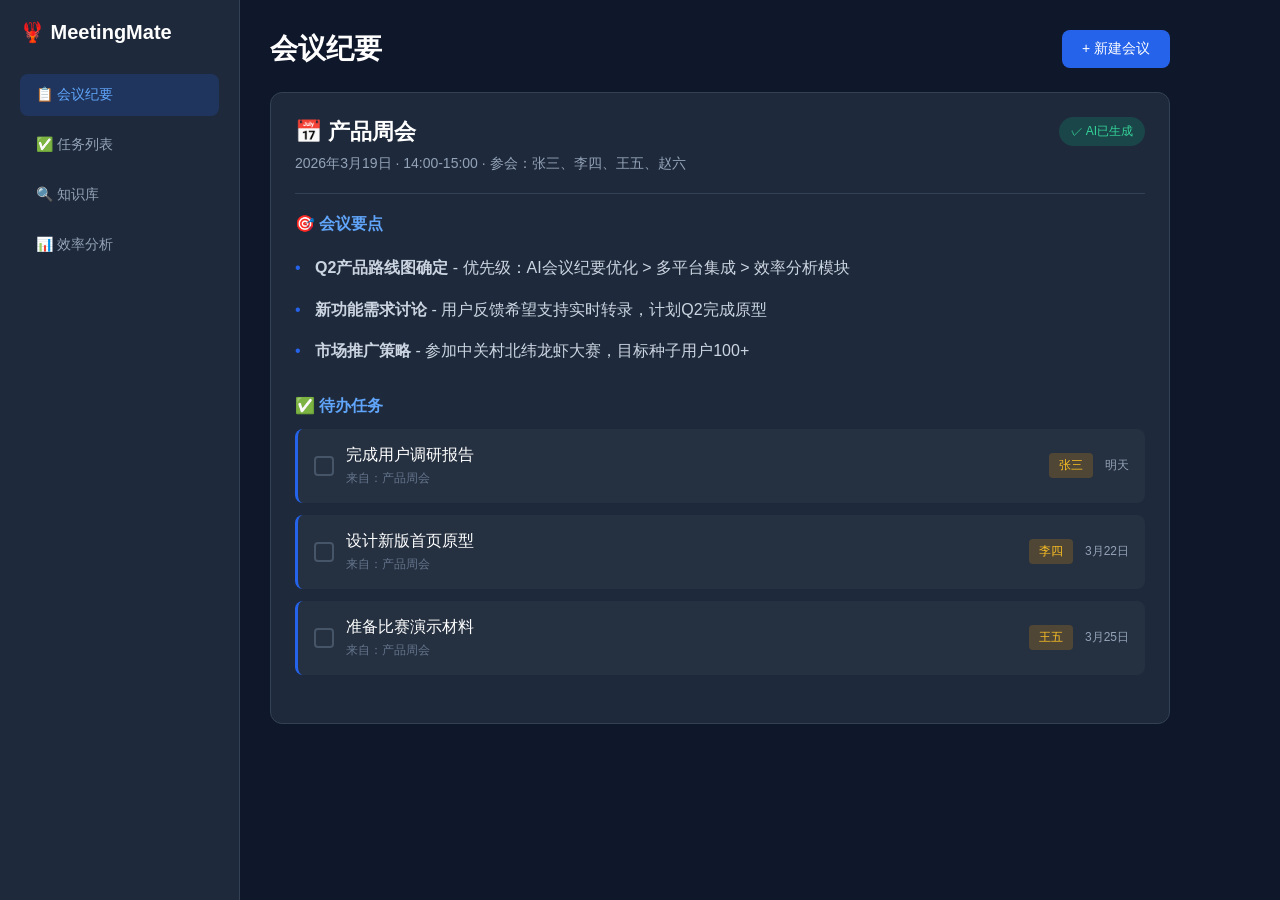
==== static/images/screenshots/01_meeting_notes.html @ 5ed9c5c5 "feat: 嵌入产品界面截图（HTML iframe） - 添加5个产品界面HTML：会议纪要、任务列表、转录、搜索、分析 - 使用iframe嵌入替代静态占位符 - 界面可交互，效果更真实" ====
<!DOCTYPE html>
<html lang="zh-CN">
<head>
    <meta charset="UTF-8">
    <meta name="viewport" content="width=device-width, initial-scale=1.0">
    <title>MeetingMate AI - 会议纪要</title>
    <style>
        * { margin: 0; padding: 0; box-sizing: border-box; }
        body {
            font-family: -apple-system, BlinkMacSystemFont, 'Segoe UI', Roboto, sans-serif;
            background: #0f172a;
            color: #e2e8f0;
            min-height: 100vh;
            width: 1200px;
            height: 800px;
            overflow: hidden;
        }
        .app {
            display: flex;
            height: 100%;
        }
        .sidebar {
            width: 240px;
            background: #1e293b;
            border-right: 1px solid #334155;
            padding: 20px;
        }
        .logo {
            display: flex;
            align-items: center;
            gap: 10px;
            font-size: 20px;
            font-weight: 700;
            margin-bottom: 30px;
            color: #fff;
        }
        .nav-item {
            display: flex;
            align-items: center;
            gap: 12px;
            padding: 12px 16px;
            border-radius: 8px;
            margin-bottom: 8px;
            color: #94a3b8;
            font-size: 14px;
        }
        .nav-item.active {
            background: rgba(37, 99, 235, 0.2);
            color: #60a5fa;
        }
        .main {
            flex: 1;
            padding: 30px;
            overflow: hidden;
        }
        .header {
            display: flex;
            justify-content: space-between;
            align-items: center;
            margin-bottom: 24px;
        }
        .header h1 { font-size: 28px; color: #fff; }
        .btn {
            padding: 10px 20px;
            background: #2563eb;
            color: #fff;
            border: none;
            border-radius: 8px;
            font-size: 14px;
            cursor: pointer;
        }
        .meeting-card {
            background: #1e293b;
            border: 1px solid #334155;
            border-radius: 12px;
            padding: 24px;
        }
        .meeting-header {
            display: flex;
            justify-content: space-between;
            align-items: start;
            margin-bottom: 20px;
            padding-bottom: 20px;
            border-bottom: 1px solid #334155;
        }
        .meeting-title h2 {
            font-size: 22px;
            color: #fff;
            margin-bottom: 8px;
        }
        .meeting-meta {
            color: #94a3b8;
            font-size: 14px;
        }
        .meeting-badge {
            background: rgba(16, 185, 129, 0.2);
            color: #34d399;
            padding: 6px 12px;
            border-radius: 20px;
            font-size: 12px;
        }
        .section { margin-bottom: 24px; }
        .section h3 {
            font-size: 16px;
            color: #60a5fa;
            margin-bottom: 12px;
        }
        .section ul {
            list-style: none;
            padding-left: 0;
        }
        .section li {
            padding: 8px 0;
            padding-left: 20px;
            position: relative;
            color: #cbd5e1;
            line-height: 1.6;
        }
        .section li::before {
            content: '•';
            position: absolute;
            left: 0;
            color: #2563eb;
        }
        .task-list {
            display: flex;
            flex-direction: column;
            gap: 12px;
        }
        .task-item {
            display: flex;
            align-items: center;
            gap: 12px;
            padding: 16px;
            background: rgba(255,255,255,0.03);
            border-radius: 8px;
            border-left: 3px solid #2563eb;
        }
        .task-checkbox {
            width: 20px;
            height: 20px;
            border: 2px solid #475569;
            border-radius: 4px;
        }
        .task-content { flex: 1; }
        .task-title { color: #fff; margin-bottom: 4px; }
        .task-meta { color: #64748b; font-size: 12px; }
        .task-assignee {
            background: rgba(245, 158, 11, 0.2);
            color: #fbbf24;
            padding: 4px 10px;
            border-radius: 4px;
            font-size: 12px;
        }
        .task-deadline {
            color: #94a3b8;
            font-size: 12px;
        }
    </style>
</head>
<body>
    <div class="app">
        <aside class="sidebar">
            <div class="logo">🦞 MeetingMate</div>
            <nav>
                <div class="nav-item active">📋 会议纪要</div>
                <div class="nav-item">✅ 任务列表</div>
                <div class="nav-item">🔍 知识库</div>
                <div class="nav-item">📊 效率分析</div>
            </nav>
        </aside>
        <main class="main">
            <div class="header">
                <h1>会议纪要</h1>
                <button class="btn">+ 新建会议</button>
            </div>
            
            <div class="meeting-card">
                <div class="meeting-header">
                    <div class="meeting-title">
                        <h2>📅 产品周会</h2>
                        <div class="meeting-meta">2026年3月19日 · 14:00-15:00 · 参会：张三、李四、王五、赵六</div>
                    </div>
                    <span class="meeting-badge">✓ AI已生成</span>
                </div>
                
                <div class="section">
                    <h3>🎯 会议要点</h3>
                    <ul>
                        <li><strong>Q2产品路线图确定</strong> - 优先级：AI会议纪要优化 > 多平台集成 > 效率分析模块</li>
                        <li><strong>新功能需求讨论</strong> - 用户反馈希望支持实时转录，计划Q2完成原型</li>
                        <li><strong>市场推广策略</strong> - 参加中关村北纬龙虾大赛，目标种子用户100+</li>
                    </ul>
                </div>
                
                <div class="section">
                    <h3>✅ 待办任务</h3>
                    <div class="task-list">
                        <div class="task-item">
                            <div class="task-checkbox"></div>
                            <div class="task-content">
                                <div class="task-title">完成用户调研报告</div>
                                <div class="task-meta">来自：产品周会</div>
                            </div>
                            <span class="task-assignee">张三</span>
                            <span class="task-deadline">明天</span>
                        </div>
                        <div class="task-item">
                            <div class="task-checkbox"></div>
                            <div class="task-content">
                                <div class="task-title">设计新版首页原型</div>
                                <div class="task-meta">来自：产品周会</div>
                            </div>
                            <span class="task-assignee">李四</span>
                            <span class="task-deadline">3月22日</span>
                        </div>
                        <div class="task-item">
                            <div class="task-checkbox"></div>
                            <div class="task-content">
                                <div class="task-title">准备比赛演示材料</div>
                                <div class="task-meta">来自：产品周会</div>
                            </div>
                            <span class="task-assignee">王五</span>
                            <span class="task-deadline">3月25日</span>
                        </div>
                    </div>
                </div>
            </div>
        </main>
    </div>
</body>
</html>
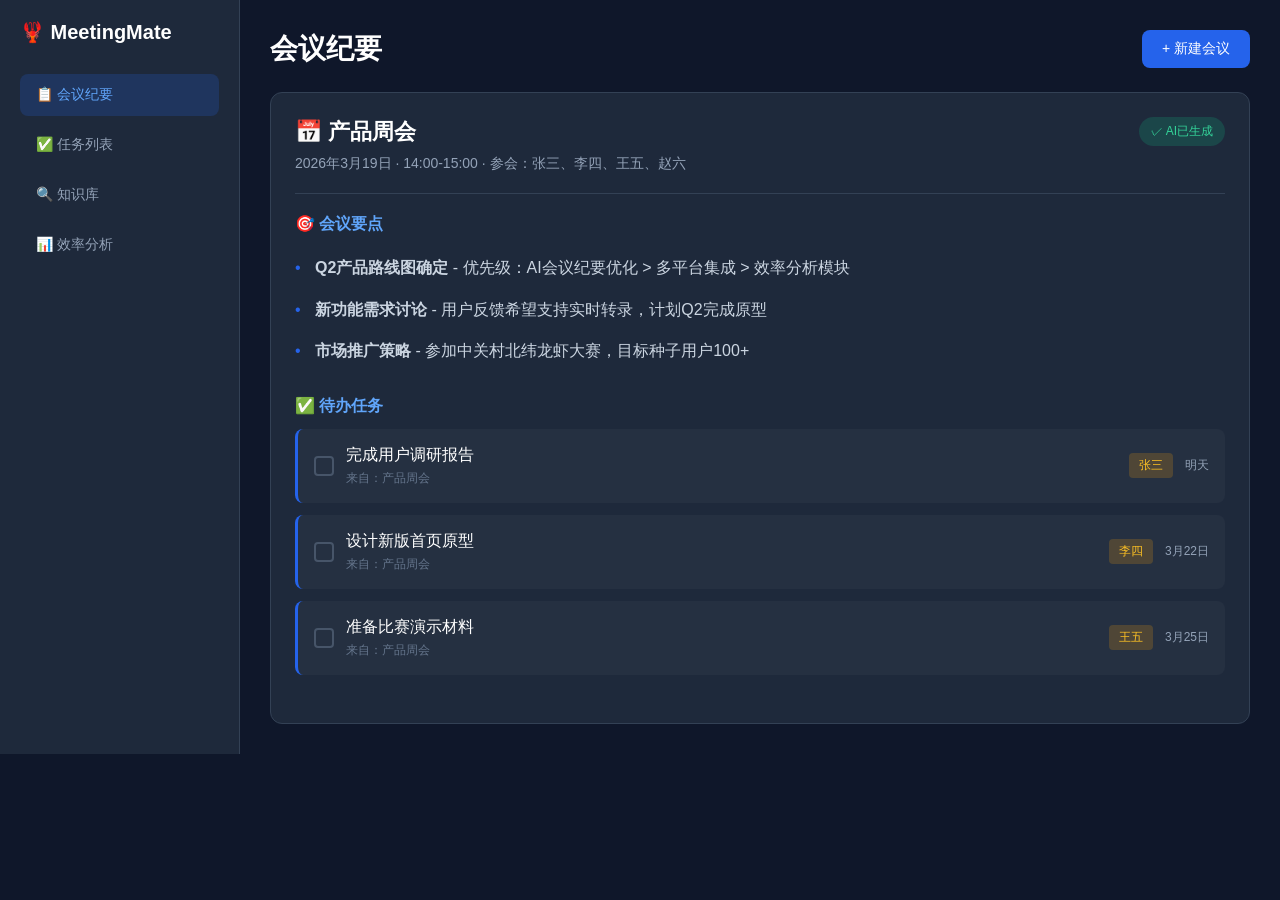
==== commit d22d171f: "fix: 修复截图交互问题，补全提醒功能 - 移除HTML截图的固定尺寸限制，支持滚动 - 调整所有iframe高度为500px，内容完整显示 - 添加自动提醒跟踪界面（06_reminder.htm" ====
--- a/static/images/screenshots/01_meeting_notes.html
+++ b/static/images/screenshots/01_meeting_notes.html
@@ -11,9 +11,7 @@
             background: #0f172a;
             color: #e2e8f0;
             min-height: 100vh;
-            width: 1200px;
-            height: 800px;
-            overflow: hidden;
+            overflow: auto;
         }
         .app {
             display: flex;
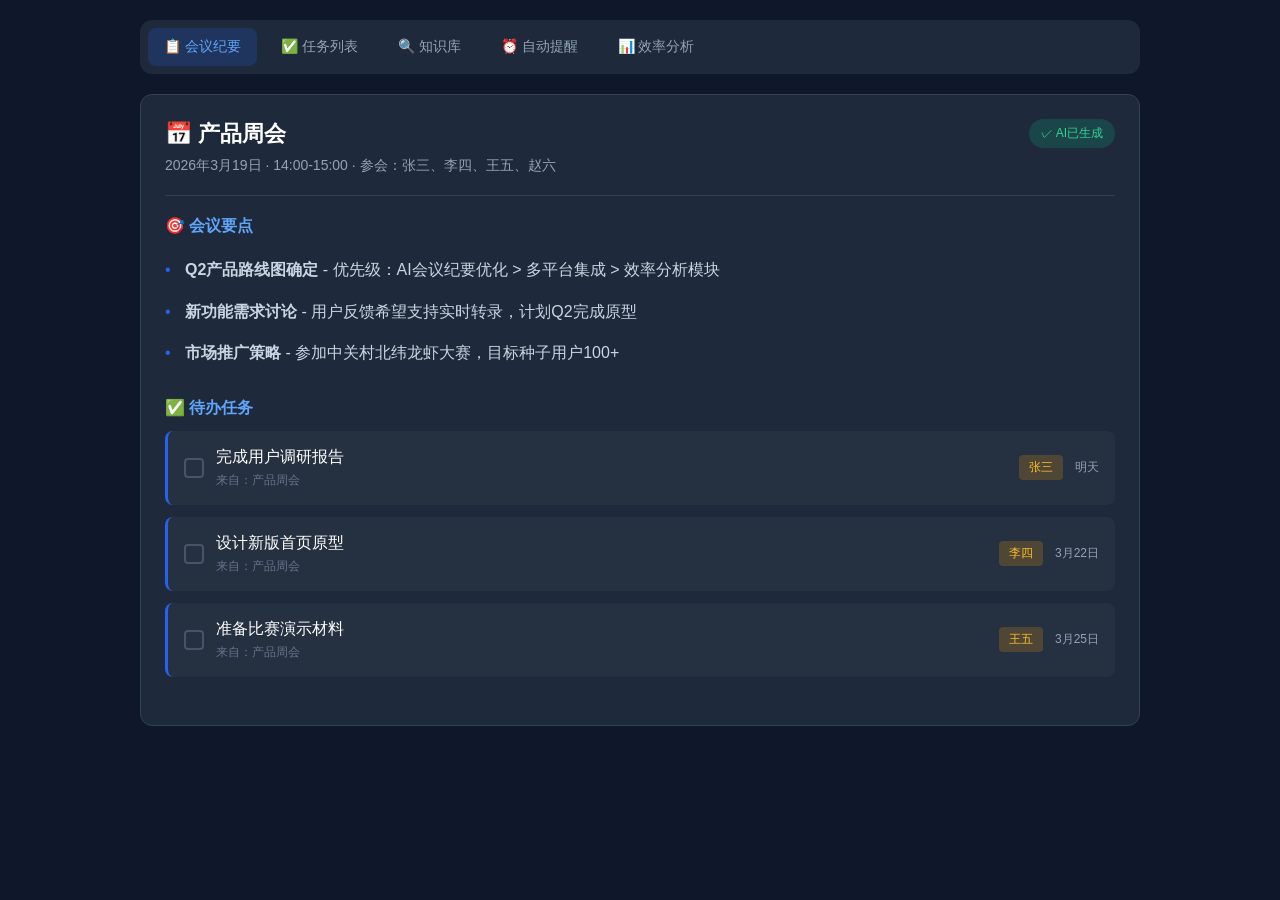
==== commit 7ef81d13: "fix: 重写所有截图HTML，采用顶部导航布局 - 所有截图改为顶部水平导航（包含5个导航项） - 移除左侧边栏，内容区域更宽 - 解决挤压问题，内容完整显示 - 移除iframe缩放，正常显示" ====
--- a/static/images/screenshots/01_meeting_notes.html
+++ b/static/images/screenshots/01_meeting_notes.html
@@ -12,60 +12,31 @@
             color: #e2e8f0;
             min-height: 100vh;
             overflow: auto;
+            padding: 20px;
         }
         .app {
+            max-width: 1000px;
+            margin: 0 auto;
+        }
+        .top-nav {
             display: flex;
-            height: 100%;
-        }
-        .sidebar {
-            width: 240px;
+            gap: 8px;
+            margin-bottom: 20px;
+            padding: 8px;
             background: #1e293b;
-            border-right: 1px solid #334155;
-            padding: 20px;
-        }
-        .logo {
-            display: flex;
-            align-items: center;
-            gap: 10px;
-            font-size: 20px;
-            font-weight: 700;
-            margin-bottom: 30px;
-            color: #fff;
+            border-radius: 12px;
+            overflow-x: auto;
         }
         .nav-item {
-            display: flex;
-            align-items: center;
-            gap: 12px;
-            padding: 12px 16px;
+            padding: 10px 16px;
             border-radius: 8px;
-            margin-bottom: 8px;
             color: #94a3b8;
             font-size: 14px;
+            white-space: nowrap;
         }
         .nav-item.active {
             background: rgba(37, 99, 235, 0.2);
             color: #60a5fa;
-        }
-        .main {
-            flex: 1;
-            padding: 30px;
-            overflow: hidden;
-        }
-        .header {
-            display: flex;
-            justify-content: space-between;
-            align-items: center;
-            margin-bottom: 24px;
-        }
-        .header h1 { font-size: 28px; color: #fff; }
-        .btn {
-            padding: 10px 20px;
-            background: #2563eb;
-            color: #fff;
-            border: none;
-            border-radius: 8px;
-            font-size: 14px;
-            cursor: pointer;
         }
         .meeting-card {
             background: #1e293b;
@@ -158,73 +129,65 @@
 </head>
 <body>
     <div class="app">
-        <aside class="sidebar">
-            <div class="logo">🦞 MeetingMate</div>
-            <nav>
-                <div class="nav-item active">📋 会议纪要</div>
-                <div class="nav-item">✅ 任务列表</div>
-                <div class="nav-item">🔍 知识库</div>
-                <div class="nav-item">📊 效率分析</div>
-            </nav>
-        </aside>
-        <main class="main">
-            <div class="header">
-                <h1>会议纪要</h1>
-                <button class="btn">+ 新建会议</button>
+        <div class="top-nav">
+            <div class="nav-item active">📋 会议纪要</div>
+            <div class="nav-item">✅ 任务列表</div>
+            <div class="nav-item">🔍 知识库</div>
+            <div class="nav-item">⏰ 自动提醒</div>
+            <div class="nav-item">📊 效率分析</div>
+        </div>
+        
+        <div class="meeting-card">
+            <div class="meeting-header">
+                <div class="meeting-title">
+                    <h2>📅 产品周会</h2>
+                    <div class="meeting-meta">2026年3月19日 · 14:00-15:00 · 参会：张三、李四、王五、赵六</div>
+                </div>
+                <span class="meeting-badge">✓ AI已生成</span>
             </div>
             
-            <div class="meeting-card">
-                <div class="meeting-header">
-                    <div class="meeting-title">
-                        <h2>📅 产品周会</h2>
-                        <div class="meeting-meta">2026年3月19日 · 14:00-15:00 · 参会：张三、李四、王五、赵六</div>
+            <div class="section">
+                <h3>🎯 会议要点</h3>
+                <ul>
+                    <li><strong>Q2产品路线图确定</strong> - 优先级：AI会议纪要优化 &gt; 多平台集成 &gt; 效率分析模块</li>
+                    <li><strong>新功能需求讨论</strong> - 用户反馈希望支持实时转录，计划Q2完成原型</li>
+                    <li><strong>市场推广策略</strong> - 参加中关村北纬龙虾大赛，目标种子用户100+</li>
+                </ul>
+            </div>
+            
+            <div class="section">
+                <h3>✅ 待办任务</h3>
+                <div class="task-list">
+                    <div class="task-item">
+                        <div class="task-checkbox"></div>
+                        <div class="task-content">
+                            <div class="task-title">完成用户调研报告</div>
+                            <div class="task-meta">来自：产品周会</div>
+                        </div>
+                        <span class="task-assignee">张三</span>
+                        <span class="task-deadline">明天</span>
                     </div>
-                    <span class="meeting-badge">✓ AI已生成</span>
-                </div>
-                
-                <div class="section">
-                    <h3>🎯 会议要点</h3>
-                    <ul>
-                        <li><strong>Q2产品路线图确定</strong> - 优先级：AI会议纪要优化 > 多平台集成 > 效率分析模块</li>
-                        <li><strong>新功能需求讨论</strong> - 用户反馈希望支持实时转录，计划Q2完成原型</li>
-                        <li><strong>市场推广策略</strong> - 参加中关村北纬龙虾大赛，目标种子用户100+</li>
-                    </ul>
-                </div>
-                
-                <div class="section">
-                    <h3>✅ 待办任务</h3>
-                    <div class="task-list">
-                        <div class="task-item">
-                            <div class="task-checkbox"></div>
-                            <div class="task-content">
-                                <div class="task-title">完成用户调研报告</div>
-                                <div class="task-meta">来自：产品周会</div>
-                            </div>
-                            <span class="task-assignee">张三</span>
-                            <span class="task-deadline">明天</span>
+                    <div class="task-item">
+                        <div class="task-checkbox"></div>
+                        <div class="task-content">
+                            <div class="task-title">设计新版首页原型</div>
+                            <div class="task-meta">来自：产品周会</div>
                         </div>
-                        <div class="task-item">
-                            <div class="task-checkbox"></div>
-                            <div class="task-content">
-                                <div class="task-title">设计新版首页原型</div>
-                                <div class="task-meta">来自：产品周会</div>
-                            </div>
-                            <span class="task-assignee">李四</span>
-                            <span class="task-deadline">3月22日</span>
+                        <span class="task-assignee">李四</span>
+                        <span class="task-deadline">3月22日</span>
+                    </div>
+                    <div class="task-item">
+                        <div class="task-checkbox"></div>
+                        <div class="task-content">
+                            <div class="task-title">准备比赛演示材料</div>
+                            <div class="task-meta">来自：产品周会</div>
                         </div>
-                        <div class="task-item">
-                            <div class="task-checkbox"></div>
-                            <div class="task-content">
-                                <div class="task-title">准备比赛演示材料</div>
-                                <div class="task-meta">来自：产品周会</div>
-                            </div>
-                            <span class="task-assignee">王五</span>
-                            <span class="task-deadline">3月25日</span>
-                        </div>
+                        <span class="task-assignee">王五</span>
+                        <span class="task-deadline">3月25日</span>
                     </div>
                 </div>
             </div>
-        </main>
+        </div>
     </div>
 </body>
 </html>
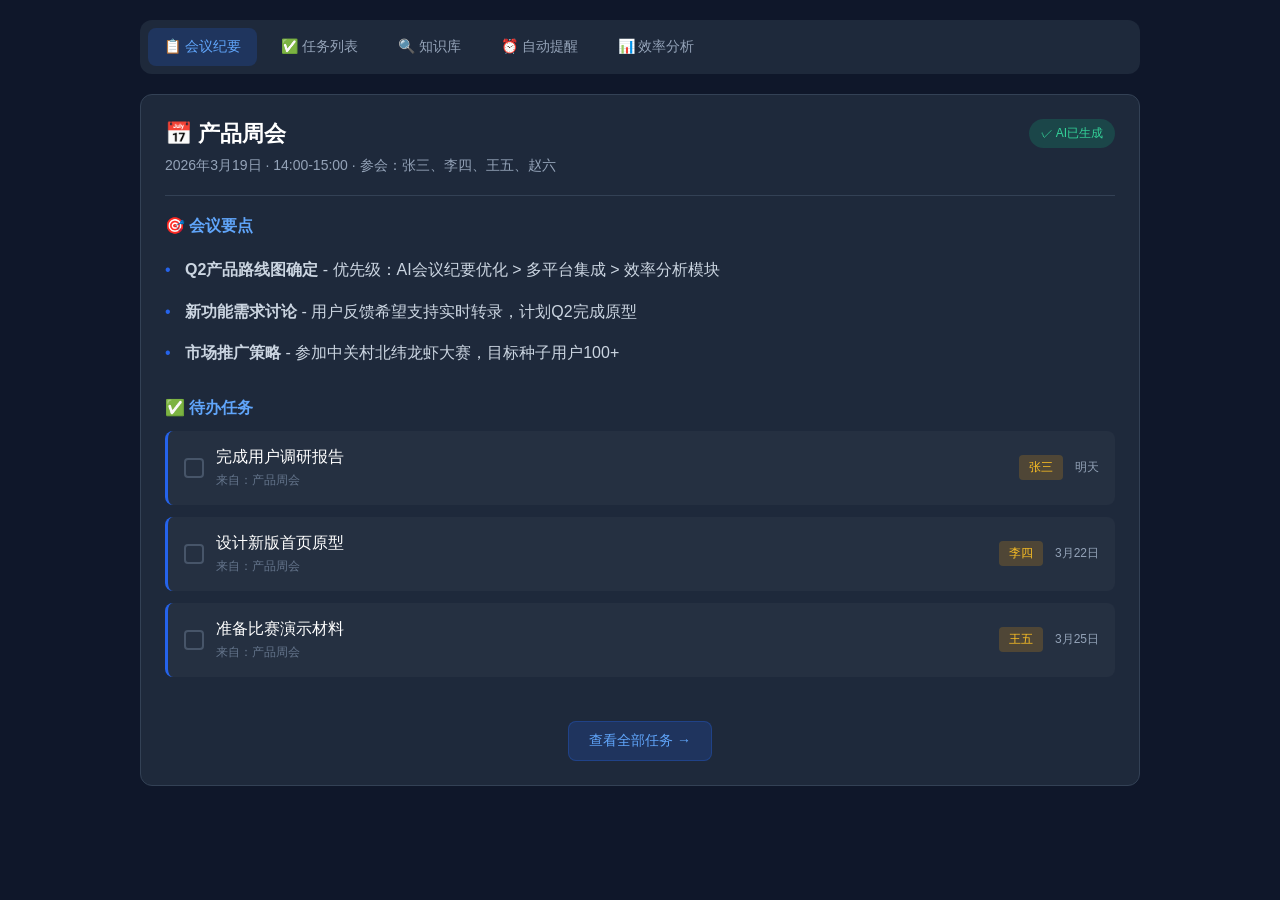
==== commit 49506378: "feat: 首页产品预览添加点击切换功能 - 导航栏5个功能全部可点击 - 点击后切换显示对应功能界面 - 整合所有5个功能的展示在一个HTML中 - 无需跳转，单页内切换体验流畅" ====
--- a/static/images/screenshots/01_meeting_notes.html
+++ b/static/images/screenshots/01_meeting_notes.html
@@ -3,7 +3,7 @@
 <head>
     <meta charset="UTF-8">
     <meta name="viewport" content="width=device-width, initial-scale=1.0">
-    <title>MeetingMate AI - 会议纪要</title>
+    <title>MeetingMate AI - 产品演示</title>
     <style>
         * { margin: 0; padding: 0; box-sizing: border-box; }
         body {
@@ -33,17 +33,27 @@
             color: #94a3b8;
             font-size: 14px;
             white-space: nowrap;
+            cursor: pointer;
+            transition: all 0.2s;
+            user-select: none;
+        }
+        .nav-item:hover {
+            background: rgba(255,255,255,0.05);
+            color: #fff;
         }
         .nav-item.active {
             background: rgba(37, 99, 235, 0.2);
             color: #60a5fa;
         }
-        .meeting-card {
+        .content-area {
             background: #1e293b;
             border: 1px solid #334155;
             border-radius: 12px;
             padding: 24px;
-        }
+            min-height: 400px;
+        }
+        
+        /* 会议纪要样式 */
         .meeting-header {
             display: flex;
             justify-content: space-between;
@@ -125,69 +135,658 @@
             color: #94a3b8;
             font-size: 12px;
         }
+        
+        /* 任务列表样式 */
+        .filter-bar {
+            display: flex;
+            gap: 8px;
+            margin-bottom: 20px;
+        }
+        .filter-btn {
+            padding: 8px 16px;
+            border-radius: 20px;
+            border: 1px solid #334155;
+            background: transparent;
+            color: #94a3b8;
+            font-size: 13px;
+        }
+        .filter-btn.active {
+            background: #2563eb;
+            color: #fff;
+            border-color: #2563eb;
+        }
+        .stats-row {
+            display: grid;
+            grid-template-columns: repeat(4, 1fr);
+            gap: 16px;
+            margin-bottom: 20px;
+        }
+        .stat-card {
+            background: rgba(255,255,255,0.03);
+            border-radius: 12px;
+            padding: 16px;
+            text-align: center;
+        }
+        .stat-value {
+            font-size: 28px;
+            font-weight: 700;
+            color: #fff;
+            margin-bottom: 4px;
+        }
+        .stat-label {
+            color: #64748b;
+            font-size: 13px;
+        }
+        .task-table-header {
+            display: grid;
+            grid-template-columns: 40px 2fr 100px 100px 80px 80px;
+            gap: 12px;
+            padding: 14px 16px;
+            background: rgba(255,255,255,0.02);
+            border-bottom: 1px solid #334155;
+            color: #64748b;
+            font-size: 12px;
+        }
+        .task-row {
+            display: grid;
+            grid-template-columns: 40px 2fr 100px 100px 80px 80px;
+            gap: 12px;
+            padding: 14px 16px;
+            border-bottom: 1px solid #334155;
+            align-items: center;
+        }
+        .avatar {
+            width: 24px;
+            height: 24px;
+            border-radius: 50%;
+            background: linear-gradient(135deg, #2563eb, #7c3aed);
+            display: flex;
+            align-items: center;
+            justify-content: center;
+            font-size: 11px;
+            color: #fff;
+        }
+        .priority-high {
+            background: rgba(239, 68, 68, 0.2);
+            color: #f87171;
+            padding: 3px 8px;
+            border-radius: 4px;
+            font-size: 11px;
+        }
+        .status {
+            background: rgba(37, 99, 235, 0.2);
+            color: #60a5fa;
+            padding: 3px 8px;
+            border-radius: 4px;
+            font-size: 11px;
+        }
+        
+        /* 转录样式 */
+        .waveform {
+            height: 70px;
+            background: linear-gradient(90deg, #2563eb, #3b82f6, #60a5fa, #3b82f6, #2563eb);
+            border-radius: 4px;
+            margin: 16px 0;
+        }
+        .transcript-item {
+            display: flex;
+            gap: 12px;
+            padding: 10px;
+            border-radius: 8px;
+        }
+        .timestamp {
+            color: #64748b;
+            font-size: 12px;
+            min-width: 50px;
+        }
+        .speaker {
+            color: #60a5fa;
+            font-weight: 500;
+            min-width: 50px;
+            font-size: 14px;
+        }
+        .highlight {
+            background: rgba(245, 158, 11, 0.2);
+            color: #fbbf24;
+            padding: 2px 6px;
+            border-radius: 4px;
+        }
+        
+        /* 知识库样式 */
+        .search-box {
+            display: flex;
+            gap: 12px;
+            margin-bottom: 16px;
+        }
+        .search-input {
+            flex: 1;
+            padding: 12px 16px;
+            background: rgba(255,255,255,0.05);
+            border: 1px solid #334155;
+            border-radius: 8px;
+            color: #fff;
+            font-size: 15px;
+        }
+        .search-btn {
+            padding: 12px 24px;
+            background: #2563eb;
+            color: #fff;
+            border: none;
+            border-radius: 8px;
+            font-size: 15px;
+        }
+        .search-tags {
+            display: flex;
+            gap: 8px;
+            margin-bottom: 20px;
+        }
+        .search-tag {
+            padding: 6px 12px;
+            background: rgba(37, 99, 235, 0.1);
+            border: 1px solid rgba(37, 99, 235, 0.3);
+            border-radius: 20px;
+            font-size: 12px;
+            color: #60a5fa;
+        }
+        .tag {
+            padding: 3px 8px;
+            background: rgba(16, 185, 129, 0.1);
+            color: #34d399;
+            border-radius: 4px;
+            font-size: 11px;
+        }
+        .tag.decision {
+            background: rgba(245, 158, 11, 0.1);
+            color: #fbbf24;
+        }
+        
+        /* 效率分析样式 */
+        .bar-chart {
+            display: flex;
+            align-items: end;
+            gap: 20px;
+            height: 140px;
+            padding: 10px 0;
+        }
+        .bar-item {
+            flex: 1;
+            display: flex;
+            flex-direction: column;
+            align-items: center;
+            gap: 8px;
+        }
+        .bar {
+            width: 50px;
+            background: linear-gradient(180deg, #3b82f6, #2563eb);
+            border-radius: 6px 6px 0 0;
+        }
+        .pie-chart {
+            width: 120px;
+            height: 120px;
+            border-radius: 50%;
+            background: conic-gradient(#3b82f6 0deg 150deg, #8b5cf6 150deg 270deg, #10b981 270deg 360deg);
+            margin: 0 auto 16px;
+            position: relative;
+        }
+        .pie-center {
+            position: absolute;
+            top: 50%;
+            left: 50%;
+            transform: translate(-50%, -50%);
+            width: 70px;
+            height: 70px;
+            background: #1e293b;
+            border-radius: 50%;
+            display: flex;
+            align-items: center;
+            justify-content: center;
+            font-size: 20px;
+            font-weight: 700;
+            color: #fff;
+        }
+        
+        /* 自动提醒样式 */
+        .channel-icon {
+            width: 44px;
+            height: 44px;
+            border-radius: 10px;
+            background: linear-gradient(135deg, #2563eb, #7c3aed);
+            display: flex;
+            align-items: center;
+            justify-content: center;
+            font-size: 20px;
+        }
+        .reminder-item {
+            display: flex;
+            align-items: center;
+            gap: 12px;
+            padding: 12px;
+            background: rgba(255,255,255,0.03);
+            border-radius: 8px;
+            border-left: 3px solid #2563eb;
+            margin-bottom: 10px;
+        }
+        .reminder-time {
+            width: 60px;
+            color: #60a5fa;
+            font-weight: 600;
+            font-size: 13px;
+        }
+        .reminder-target {
+            padding: 3px 8px;
+            background: rgba(245, 158, 11, 0.2);
+            color: #fbbf24;
+            border-radius: 4px;
+            font-size: 11px;
+        }
+        .channel-status {
+            padding: 5px 10px;
+            background: rgba(16, 185, 129, 0.2);
+            color: #34d399;
+            border-radius: 20px;
+            font-size: 11px;
+        }
+        
+        .view-all-btn {
+            display: inline-block;
+            margin-top: 20px;
+            padding: 10px 20px;
+            background: rgba(37, 99, 235, 0.2);
+            color: #60a5fa;
+            border-radius: 8px;
+            text-decoration: none;
+            font-size: 14px;
+            cursor: pointer;
+            border: 1px solid rgba(37, 99, 235, 0.3);
+        }
+        .view-all-btn:hover {
+            background: rgba(37, 99, 235, 0.3);
+        }
     </style>
 </head>
 <body>
     <div class="app">
         <div class="top-nav">
-            <div class="nav-item active">📋 会议纪要</div>
-            <div class="nav-item">✅ 任务列表</div>
-            <div class="nav-item">🔍 知识库</div>
-            <div class="nav-item">⏰ 自动提醒</div>
-            <div class="nav-item">📊 效率分析</div>
+            <div class="nav-item active" onclick="showView('notes')">📋 会议纪要</div>
+            <div class="nav-item" onclick="showView('tasks')">✅ 任务列表</div>
+            <div class="nav-item" onclick="showView('search')">🔍 知识库</div>
+            <div class="nav-item" onclick="showView('reminder')">⏰ 自动提醒</div>
+            <div class="nav-item" onclick="showView('analytics')">📊 效率分析</div>
         </div>
         
-        <div class="meeting-card">
-            <div class="meeting-header">
-                <div class="meeting-title">
-                    <h2>📅 产品周会</h2>
-                    <div class="meeting-meta">2026年3月19日 · 14:00-15:00 · 参会：张三、李四、王五、赵六</div>
-                </div>
-                <span class="meeting-badge">✓ AI已生成</span>
+        <div class="content-area" id="contentArea">
+            <!-- 会议纪要 -->
+            <div id="view-notes">
+                <div class="meeting-header">
+                    <div class="meeting-title">
+                        <h2>📅 产品周会</h2>
+                        <div class="meeting-meta">2026年3月19日 · 14:00-15:00 · 参会：张三、李四、王五、赵六</div>
+                    </div>
+                    <span class="meeting-badge">✓ AI已生成</span>
+                </div>
+                
+                <div class="section">
+                    <h3>🎯 会议要点</h3>
+                    <ul>
+                        <li><strong>Q2产品路线图确定</strong> - 优先级：AI会议纪要优化 > 多平台集成 > 效率分析模块</li>
+                        <li><strong>新功能需求讨论</strong> - 用户反馈希望支持实时转录，计划Q2完成原型</li>
+                        <li><strong>市场推广策略</strong> - 参加中关村北纬龙虾大赛，目标种子用户100+</li>
+                    </ul>
+                </div>
+                
+                <div class="section">
+                    <h3>✅ 待办任务</h3>
+                    <div class="task-list">
+                        <div class="task-item">
+                            <div class="task-checkbox"></div>
+                            <div class="task-content">
+                                <div class="task-title">完成用户调研报告</div>
+                                <div class="task-meta">来自：产品周会</div>
+                            </div>
+                            <span class="task-assignee">张三</span>
+                            <span class="task-deadline">明天</span>
+                        </div>
+                        <div class="task-item">
+                            <div class="task-checkbox"></div>
+                            <div class="task-content">
+                                <div class="task-title">设计新版首页原型</div>
+                                <div class="task-meta">来自：产品周会</div>
+                            </div>
+                            <span class="task-assignee">李四</span>
+                            <span class="task-deadline">3月22日</span>
+                        </div>
+                        <div class="task-item">
+                            <div class="task-checkbox"></div>
+                            <div class="task-content">
+                                <div class="task-title">准备比赛演示材料</div>
+                                <div class="task-meta">来自：产品周会</div>
+                            </div>
+                            <span class="task-assignee">王五</span>
+                            <span class="task-deadline">3月25日</span>
+                        </div>
+                    </div>
+                </div>
+                <div style="text-align: center;">
+                    <a class="view-all-btn" onclick="showView('tasks')">查看全部任务 →</a>
+                </div>
             </div>
             
-            <div class="section">
-                <h3>🎯 会议要点</h3>
-                <ul>
-                    <li><strong>Q2产品路线图确定</strong> - 优先级：AI会议纪要优化 &gt; 多平台集成 &gt; 效率分析模块</li>
-                    <li><strong>新功能需求讨论</strong> - 用户反馈希望支持实时转录，计划Q2完成原型</li>
-                    <li><strong>市场推广策略</strong> - 参加中关村北纬龙虾大赛，目标种子用户100+</li>
-                </ul>
+            <!-- 任务列表 -->
+            <div id="view-tasks" style="display: none;">
+                <div class="filter-bar">
+                    <div class="filter-btn active">全部</div>
+                    <div class="filter-btn">待处理</div>
+                    <div class="filter-btn">进行中</div>
+                    <div class="filter-btn">已逾期</div>
+                </div>
+                
+                <div class="stats-row">
+                    <div class="stat-card">
+                        <div class="stat-value">5</div>
+                        <div class="stat-label">待办任务</div>
+                    </div>
+                    <div class="stat-card">
+                        <div class="stat-value">2</div>
+                        <div class="stat-label">进行中</div>
+                    </div>
+                    <div class="stat-card">
+                        <div class="stat-value" style="color: #f87171;">1</div>
+                        <div class="stat-label">已逾期</div>
+                    </div>
+                    <div class="stat-card">
+                        <div class="stat-value" style="color: #34d399;">12</div>
+                        <div class="stat-label">已完成</div>
+                    </div>
+                </div>
+                
+                <div class="task-table-header">
+                    <div></div>
+                    <div>任务内容</div>
+                    <div>负责人</div>
+                    <div>截止日期</div>
+                    <div>优先级</div>
+                    <div>状态</div>
+                </div>
+                <div class="task-row">
+                    <div><div class="task-checkbox"></div></div>
+                    <div>
+                        <div style="color: #fff; font-size: 14px;">完成用户调研报告</div>
+                        <div style="color: #64748b; font-size: 12px;">来自：产品周会</div>
+                    </div>
+                    <div style="display:flex;align-items:center;gap:6px;">
+                        <div class="avatar">张</div>
+                        <span style="font-size:13px;">张三</span>
+                    </div>
+                    <div style="color: #94a3b8; font-size: 13px;">3月20日</div>
+                    <div><span class="priority-high">高</span></div>
+                    <div><span class="status">待处理</span></div>
+                </div>
+                <div class="task-row">
+                    <div><div class="task-checkbox"></div></div>
+                    <div>
+                        <div style="color: #fff; font-size: 14px;">设计新版首页原型</div>
+                        <div style="color: #64748b; font-size: 12px;">来自：产品周会</div>
+                    </div>
+                    <div style="display:flex;align-items:center;gap:6px;">
+                        <div class="avatar">李</div>
+                        <span style="font-size:13px;">李四</span>
+                    </div>
+                    <div style="color: #94a3b8; font-size: 13px;">3月22日</div>
+                    <div><span class="priority-high">高</span></div>
+                    <div><span class="status">进行中</span></div>
+                </div>
+                <div class="task-row">
+                    <div><div class="task-checkbox"></div></div>
+                    <div>
+                        <div style="color: #fff; font-size: 14px;">更新API文档 ⚠️ 逾期</div>
+                        <div style="color: #64748b; font-size: 12px;">来自：技术评审会</div>
+                    </div>
+                    <div style="display:flex;align-items:center;gap:6px;">
+                        <div class="avatar">张</div>
+                        <span style="font-size:13px;">张三</span>
+                    </div>
+                    <div style="color: #f87171; font-size: 13px;">3月18日</div>
+                    <div><span class="priority-high">高</span></div>
+                    <div><span class="status">待处理</span></div>
+                </div>
             </div>
             
-            <div class="section">
-                <h3>✅ 待办任务</h3>
-                <div class="task-list">
-                    <div class="task-item">
-                        <div class="task-checkbox"></div>
-                        <div class="task-content">
-                            <div class="task-title">完成用户调研报告</div>
-                            <div class="task-meta">来自：产品周会</div>
-                        </div>
-                        <span class="task-assignee">张三</span>
-                        <span class="task-deadline">明天</span>
-                    </div>
-                    <div class="task-item">
-                        <div class="task-checkbox"></div>
-                        <div class="task-content">
-                            <div class="task-title">设计新版首页原型</div>
-                            <div class="task-meta">来自：产品周会</div>
-                        </div>
-                        <span class="task-assignee">李四</span>
-                        <span class="task-deadline">3月22日</span>
-                    </div>
-                    <div class="task-item">
-                        <div class="task-checkbox"></div>
-                        <div class="task-content">
-                            <div class="task-title">准备比赛演示材料</div>
-                            <div class="task-meta">来自：产品周会</div>
-                        </div>
-                        <span class="task-assignee">王五</span>
-                        <span class="task-deadline">3月25日</span>
+            <!-- 知识库 -->
+            <div id="view-search" style="display: none;">
+                <div class="search-box">
+                    <input type="text" class="search-input" value="Q2产品路线图" placeholder="搜索历史会议、决策、任务...">
+                    <button class="search-btn">搜索</button>
+                </div>
+                <div class="search-tags">
+                    <span class="search-tag">🕐 最近30天</span>
+                    <span class="search-tag">👤 张三</span>
+                    <span class="search-tag">📌 重要决策</span>
+                    <span class="search-tag">🎯 Q2规划</span>
+                </div>
+                <div style="color: #94a3b8; font-size: 14px; margin-bottom: 16px;">找到 <strong style="color: #fff;">3</strong> 个相关会议</div>
+                
+                <div style="background: rgba(255,255,255,0.03); border-radius: 12px; padding: 16px; margin-bottom: 12px;">
+                    <div style="display: flex; justify-content: space-between; margin-bottom: 10px;">
+                        <div>
+                            <div style="color: #fff; font-size: 16px; font-weight: 600; margin-bottom: 4px;">📅 <span style="background: rgba(245, 158, 11, 0.2); color: #fbbf24; padding: 2px 6px; border-radius: 4px;">产品周会</span></div>
+                            <div style="color: #64748b; font-size: 12px;">参会：张三、李四、王五、赵六 · 时长：60分钟</div>
+                        </div>
+                        <div style="background: rgba(255,255,255,0.05); padding: 4px 10px; border-radius: 6px; font-size: 12px; color: #94a3b8;">2026-03-19</div>
+                    </div>
+                    <div style="color: #94a3b8; font-size: 13px; line-height: 1.5; margin-bottom: 10px;">
+                        ...确定了<strong style="color: #fbbf24;">Q2产品路线图</strong>，优先级为：AI会议纪要功能优化 > 多平台集成...
+                    </div>
+                    <div style="display: flex; gap: 6px;">
+                        <span class="tag">🎯 3个要点</span>
+                        <span class="tag decision">💡 1个决策</span>
+                        <span class="tag">✅ 4个任务</span>
+                    </div>
+                </div>
+                
+                <div style="background: rgba(255,255,255,0.03); border-radius: 12px; padding: 16px;">
+                    <div style="display: flex; justify-content: space-between; margin-bottom: 10px;">
+                        <div>
+                            <div style="color: #fff; font-size: 16px; font-weight: 600; margin-bottom: 4px;">📅 技术评审会</div>
+                            <div style="color: #64748b; font-size: 12px;">参会：张三、李四、赵六 · 时长：90分钟</div>
+                        </div>
+                        <div style="background: rgba(255,255,255,0.05); padding: 4px 10px; border-radius: 6px; font-size: 12px; color: #94a3b8;">2026-03-17</div>
+                    </div>
+                    <div style="color: #94a3b8; font-size: 13px; line-height: 1.5; margin-bottom: 10px;">
+                        ...讨论了<strong style="color: #fbbf24;">Q2</strong>技术架构调整方案，确定了采用MiniMax作为备用AI模型...
+                    </div>
+                    <div style="display: flex; gap: 6px;">
+                        <span class="tag">🎯 4个要点</span>
+                        <span class="tag decision">💡 2个决策</span>
+                        <span class="tag">✅ 5个任务</span>
+                    </div>
+                </div>
+            </div>
+            
+            <!-- 自动提醒 -->
+            <div id="view-reminder" style="display: none;">
+                <div class="stats-row" style="grid-template-columns: repeat(3, 1fr);">
+                    <div class="stat-card">
+                        <div class="stat-value" style="color: #34d399;">156</div>
+                        <div class="stat-label">本月已发送</div>
+                    </div>
+                    <div class="stat-card">
+                        <div class="stat-value">98.5%</div>
+                        <div class="stat-label">送达成功率</div>
+                    </div>
+                    <div class="stat-card">
+                        <div class="stat-value" style="color: #fbbf24;">12</div>
+                        <div class="stat-label">待发送</div>
+                    </div>
+                </div>
+                
+                <div style="background: rgba(255,255,255,0.03); border-radius: 12px; padding: 20px; margin-bottom: 16px;">
+                    <div style="display: flex; align-items: center; gap: 12px; margin-bottom: 16px;">
+                        <div class="channel-icon">📧</div>
+                        <div style="flex: 1;">
+                            <div style="color: #fff; font-size: 16px; margin-bottom: 2px;">邮件通知</div>
+                            <div style="color: #64748b; font-size: 12px;">会议纪要自动发送给参会人员</div>
+                        </div>
+                        <span class="channel-status">✓ 已启用</span>
+                    </div>
+                    
+                    <div class="reminder-item">
+                        <span class="reminder-time">会前</span>
+                        <div style="flex: 1;">
+                            <div style="color: #fff; font-size: 13px; margin-bottom: 2px;">会议开始提醒</div>
+                            <div style="color: #64748b; font-size: 11px;">会议开始前5分钟发送提醒</div>
+                        </div>
+                        <span class="reminder-target">所有参会人</span>
+                    </div>
+                    <div class="reminder-item">
+                        <span class="reminder-time">会后</span>
+                        <div style="flex: 1;">
+                            <div style="color: #fff; font-size: 13px; margin-bottom: 2px;">会议纪要发送</div>
+                            <div style="color: #64748b; font-size: 11px;">会议结束5分钟内自动发送纪要</div>
+                        </div>
+                        <span class="reminder-target">所有参会人</span>
+                    </div>
+                    <div class="reminder-item">
+                        <span class="reminder-time">到期前</span>
+                        <div style="flex: 1;">
+                            <div style="color: #fff; font-size: 13px; margin-bottom: 2px;">任务截止提醒</div>
+                            <div style="color: #64748b; font-size: 11px;">任务到期前1天、4小时、1小时提醒</div>
+                        </div>
+                        <span class="reminder-target">任务负责人</span>
+                    </div>
+                    <div class="reminder-item">
+                        <span class="reminder-time" style="color: #f87171;">逾期</span>
+                        <div style="flex: 1;">
+                            <div style="color: #fff; font-size: 13px; margin-bottom: 2px;">逾期升级提醒</div>
+                            <div style="color: #64748b; font-size: 11px;">任务逾期自动抄送上级</div>
+                        </div>
+                        <span class="reminder-target">上级+负责人</span>
+                    </div>
+                </div>
+                
+                <div style="background: rgba(255,255,255,0.03); border-radius: 12px; padding: 16px; margin-bottom: 12px;">
+                    <div style="display: flex; align-items: center; gap: 12px;">
+                        <div class="channel-icon" style="background: linear-gradient(135deg, #10b981, #059669);">💬</div>
+                        <div style="flex: 1;">
+                            <div style="color: #fff; font-size: 16px; margin-bottom: 2px;">飞书机器人</div>
+                            <div style="color: #64748b; font-size: 12px;">群聊Bot推送+个人消息</div>
+                        </div>
+                        <span class="channel-status">✓ 已启用</span>
+                    </div>
+                </div>
+                
+                <div style="background: rgba(255,255,255,0.03); border-radius: 12px; padding: 16px;">
+                    <div style="display: flex; align-items: center; gap: 12px;">
+                        <div class="channel-icon" style="background: linear-gradient(135deg, #f59e0b, #d97706);">🔔</div>
+                        <div style="flex: 1;">
+                            <div style="color: #fff; font-size: 16px; margin-bottom: 2px;">钉钉机器人</div>
+                            <div style="color: #64748b; font-size: 12px;">工作通知+待办提醒</div>
+                        </div>
+                        <span class="channel-status">✓ 已启用</span>
+                    </div>
+                </div>
+            </div>
+            
+            <!-- 效率分析 -->
+            <div id="view-analytics" style="display: none;">
+                <div class="stats-row">
+                    <div class="stat-card">
+                        <div style="font-size: 24px; margin-bottom: 8px;">📅</div>
+                        <div class="stat-value">12</div>
+                        <div class="stat-label">本月会议数</div>
+                        <div style="color: #34d399; font-size: 12px; margin-top: 6px;">↑ 20%</div>
+                    </div>
+                    <div class="stat-card">
+                        <div style="font-size: 24px; margin-bottom: 8px;">⏱️</div>
+                        <div class="stat-value">18.5</div>
+                        <div class="stat-label">总时长(h)</div>
+                        <div style="color: #34d399; font-size: 12px; margin-top: 6px;">↓ 15%</div>
+                    </div>
+                    <div class="stat-card">
+                        <div style="font-size: 24px; margin-bottom: 8px;">✅</div>
+                        <div class="stat-value" style="color: #34d399;">85%</div>
+                        <div class="stat-label">任务完成率</div>
+                        <div style="color: #34d399; font-size: 12px; margin-top: 6px;">↑ 12%</div>
+                    </div>
+                    <div class="stat-card">
+                        <div style="font-size: 24px; margin-bottom: 8px;">⚡</div>
+                        <div class="stat-value">52</div>
+                        <div class="stat-label">平均时长(分)</div>
+                        <div style="color: #34d399; font-size: 12px; margin-top: 6px;">↓ 8分</div>
+                    </div>
+                </div>
+                
+                <div style="display: grid; grid-template-columns: 2fr 1fr; gap: 16px;">
+                    <div style="background: rgba(255,255,255,0.03); border-radius: 12px; padding: 20px;">
+                        <div style="color: #fff; font-size: 14px; font-weight: 600; margin-bottom: 16px;">📈 每周会议时长趋势</div>
+                        <div class="bar-chart">
+                            <div class="bar-item">
+                                <div style="color: #fff; font-size: 13px; font-weight: 600;">4.5h</div>
+                                <div class="bar" style="height: 50px;"></div>
+                                <div style="color: #64748b; font-size: 12px;">第1周</div>
+                            </div>
+                            <div class="bar-item">
+                                <div style="color: #fff; font-size: 13px; font-weight: 600;">6.0h</div>
+                                <div class="bar" style="height: 80px;"></div>
+                                <div style="color: #64748b; font-size: 12px;">第2周</div>
+                            </div>
+                            <div class="bar-item">
+                                <div style="color: #fff; font-size: 13px; font-weight: 600;">3.5h</div>
+                                <div class="bar" style="height: 40px;"></div>
+                                <div style="color: #64748b; font-size: 12px;">第3周</div>
+                            </div>
+                            <div class="bar-item">
+                                <div style="color: #fff; font-size: 13px; font-weight: 600;">4.5h</div>
+                                <div class="bar" style="height: 50px;"></div>
+                                <div style="color: #64748b; font-size: 12px;">第4周</div>
+                            </div>
+                        </div>
+                    </div>
+                    
+                    <div style="background: rgba(255,255,255,0.03); border-radius: 12px; padding: 20px;">
+                        <div style="color: #fff; font-size: 14px; font-weight: 600; margin-bottom: 16px;">🥧 会议类型分布</div>
+                        <div class="pie-chart">
+                            <div class="pie-center">12</div>
+                        </div>
+                        <div style="display: flex; flex-direction: column; gap: 8px;">
+                            <div style="display: flex; align-items: center; gap: 8px; font-size: 12px;">
+                                <div style="width: 12px; height: 12px; background: #3b82f6; border-radius: 3px;"></div>
+                                <span style="color: #94a3b8;">产品会议</span>
+                                <span style="color: #fff; margin-left: auto; font-weight: 600;">5</span>
+                            </div>
+                            <div style="display: flex; align-items: center; gap: 8px; font-size: 12px;">
+                                <div style="width: 12px; height: 12px; background: #8b5cf6; border-radius: 3px;"></div>
+                                <span style="color: #94a3b8;">技术评审</span>
+                                <span style="color: #fff; margin-left: auto; font-weight: 600;">4</span>
+                            </div>
+                            <div style="display: flex; align-items: center; gap: 8px; font-size: 12px;">
+                                <div style="width: 12px; height: 12px; background: #10b981; border-radius: 3px;"></div>
+                                <span style="color: #94a3b8;">客户沟通</span>
+                                <span style="color: #fff; margin-left: auto; font-weight: 600;">3</span>
+                            </div>
+                        </div>
                     </div>
                 </div>
             </div>
         </div>
     </div>
+    
+    <script>
+        function showView(viewName) {
+            // 隐藏所有视图
+            document.getElementById('view-notes').style.display = 'none';
+            document.getElementById('view-tasks').style.display = 'none';
+            document.getElementById('view-search').style.display = 'none';
+            document.getElementById('view-reminder').style.display = 'none';
+            document.getElementById('view-analytics').style.display = 'none';
+            
+            // 显示选中的视图
+            document.getElementById('view-' + viewName).style.display = 'block';
+            
+            // 更新导航状态
+            const navItems = document.querySelectorAll('.nav-item');
+            navItems.forEach(item => item.classList.remove('active'));
+            event.target.classList.add('active');
+        }
+    </script>
 </body>
 </html>
